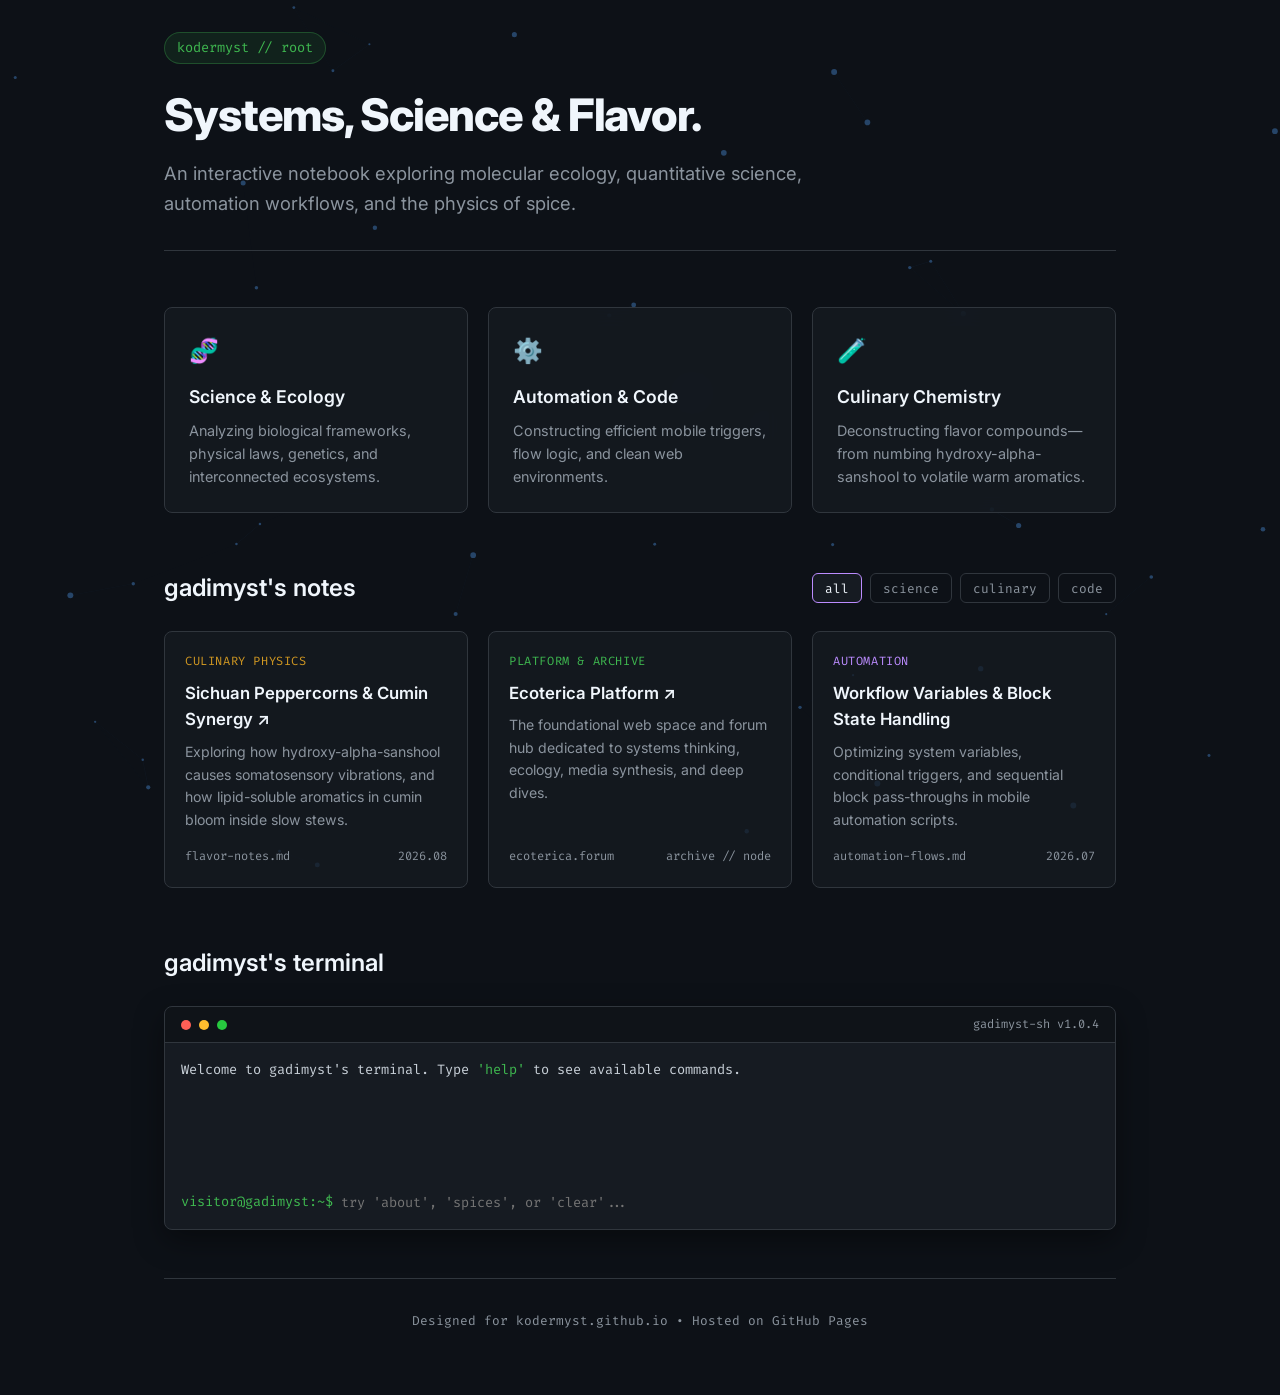
==== index.html @ b5cf84e8 "style changes -  changes to pillar card: link added to firs heading" ====
<!DOCTYPE html>
<html lang="en">
<head>
    <meta charset="UTF-8">
    <meta name="viewport" content="width=device-width, initial-scale=1.0">
    <title>gadimyst // notebook & systems</title>
    <link rel="preconnect" href="https://fonts.googleapis.com">
    <link rel="preconnect" href="https://fonts.gstatic.com" crossorigin>
    <link href="https://fonts.googleapis.com/css2?family=Fira+Code:wght@400;600&family=Inter:wght@300;400;600;800&display=swap" rel="stylesheet">
    <link rel="stylesheet" href="styles.css">
    <script src="script.js" defer></script>
</head>
<body>

    <canvas id="bg-canvas"></canvas>

    <div class="container">
        <!-- Header -->
        <header>
            <div class="brand-badge">kodermyst // root</div>
            <h1>Systems, Science & Flavor.</h1>
            <p class="tagline">An interactive notebook exploring molecular ecology, quantitative science, automation workflows, and the physics of spice.</p>
        </header>

        <!-- Core Focus Pillars -->
        <div class="pillars">
            <div class="pillar-card">
                <span class="pillar-icon">🧬</span>
                <div class="pillar-title">Science & Ecology</div>
                <div class="pillar-desc">Analyzing biological frameworks, physical laws, genetics, and interconnected ecosystems.</div>
            </div>
            <div class="pillar-card">
                <span class="pillar-icon">⚙️</span>
                <div class="pillar-title">Automation & Code</div>
                <div class="pillar-desc">Constructing efficient mobile triggers, flow logic, and clean web environments.</div>
            </div>
            <div class="pillar-card">
                <span class="pillar-icon">🧪</span>
                <div class="pillar-title">Culinary Chemistry</div>
                <div class="pillar-desc">Deconstructing flavor compounds—from numbing hydroxy-alpha-sanshool to volatile warm aromatics.</div>
            </div>
        </div>

        <!-- Notes Section -->
        <div class="section-header">
            <h2>gadimyst's notes</h2>
            <div class="filters">
                <button class="filter-btn active" data-filter="all">all</button>
                <button class="filter-btn" data-filter="science">science</button>
                <button class="filter-btn" data-filter="culinary">culinary</button>
                <button class="filter-btn" data-filter="code">code</button>
            </div>
        </div>

        <div class="notes-grid" id="notes-grid">
            <!-- Article Card 1 -->
            <a href="https://falteredground.blogspot.com/search/label/food" target="_blank" rel="noopener noreferrer" class="note-card-link">
            <div class="note-card" data-category="culinary">
                <div>
                    <div class="note-tag tag-culinary">Culinary Physics</div>
                    <div class="note-title">Sichuan Peppercorns & Cumin Synergy ↗</div>
                    <div class="note-snippet">Exploring how hydroxy-alpha-sanshool causes somatosensory vibrations, and how lipid-soluble aromatics in cumin bloom inside slow stews.</div>
                </div>
                <div class="note-meta">
                    <span>flavor-notes.md</span>
                    <span>2026.08</span>
                </div>
            </div>
            </a>

        <!-- Note Card 2: Ecoterica -->
        <a href="https://ecoterica.boards.net" target="_blank" rel="noopener noreferrer" class="note-card-link">
            <div class="note-card" data-category="science">
                <div>
                    <div class="note-tag tag-ecology">Platform & Archive</div>
                    <div class="note-title">Ecoterica Platform ↗</div>
                    <div class="note-snippet">The foundational web space and forum hub dedicated to systems thinking, ecology, media synthesis, and deep dives.</div>
                </div>
                <div class="note-meta">
                    <span>ecoterica.forum</span>
                    <span>archive // node</span>
                </div>
            </div>
        </a>

            <!-- Article Card 3 -->            
        <div class="note-card" data-category="code">
                <div>
                    <div class="note-tag tag-code">Automation</div>
                    <div class="note-title">Workflow Variables & Block State Handling</div>
                    <div class="note-snippet">Optimizing system variables, conditional triggers, and sequential block pass-throughs in mobile automation scripts.</div>
                </div>
                <div class="note-meta">
                    <span>automation-flows.md</span>
                    <span>2026.07</span>
                </div>
            </div>
</div>

        <!-- Mini Interactive Terminal -->
        <div class="section-header">
            <h2>gadimyst's terminal</h2>
        </div>

        <div class="terminal">
            <div class="terminal-header">
                <div class="dot dot-red"></div>
                <div class="dot dot-yellow"></div>
                <div class="dot dot-green"></div>
                <div class="terminal-title">gadimyst-sh v1.0.4</div>
            </div>
            <div class="terminal-body" id="terminal-body">
                <div class="terminal-line">Welcome to gadimyst's terminal. Type <span class="prompt">'help'</span> to see available commands.</div>
            </div>
            <div class="terminal-input-row">
                <span class="prompt">visitor@gadimyst:~$</span>
                <input type="text" id="terminal-input" class="terminal-input" placeholder="try 'about', 'spices', or 'clear'..." autofocus />
            </div>
        </div>

        <!-- Footer -->
        <footer>
            <p>Designed for kodermyst.github.io • Hosted on GitHub Pages</p>
        </footer>
    </div>
</body>
</html>
---- styles.css ----
:root {
    --bg-primary: #0d1117;
    --bg-secondary: #161b22;
    --bg-card: rgba(22, 27, 34, 0.75);
    --border-color: #30363d;
    --text-main: #c9d1d9;
    --text-heading: #f0f6fc;
    --text-muted: #8b949e;
    --accent-green: #3fb950;
    --accent-cyan: #58a6ff;
    --accent-purple: #bc8cff;
    --accent-amber: #d29922;
    --font-sans: 'Inter', -apple-system, BlinkMacSystemFont, sans-serif;
    --font-mono: 'Fira Code', monospace;
}

* {
    box-sizing: border-box;
    margin: 0;
    padding: 0;
}

body {
    background-color: var(--bg-primary);
    color: var(--text-main);
    font-family: var(--font-sans);
    line-height: 1.6;
    overflow-x: hidden;
    min-height: 100vh;
}

/* Dynamic Canvas Background */
#bg-canvas {
    position: fixed;
    top: 0;
    left: 0;
    width: 100%;
    height: 100%;
    z-index: 0;
    pointer-events: none;
    opacity: 0.35;
}

.container {
    max-width: 1000px;
    margin: 0 auto;
    padding: 2rem 1.5rem;
    position: relative;
    z-index: 1;
}

/* Header / Hero */
header {
    margin-bottom: 3.5rem;
    padding-bottom: 2rem;
    border-bottom: 1px solid var(--border-color);
}

.brand-badge {
    display: inline-block;
    font-family: var(--font-mono);
    font-size: 0.85rem;
    color: var(--accent-green);
    background: rgba(63, 185, 80, 0.1);
    border: 1px solid rgba(63, 185, 80, 0.3);
    padding: 0.25rem 0.75rem;
    border-radius: 20px;
    margin-bottom: 1rem;
}

h1 {
    font-size: 2.8rem;
    font-weight: 800;
    color: var(--text-heading);
    letter-spacing: -0.025em;
    margin-bottom: 0.5rem;
}

.tagline {
    font-size: 1.15rem;
    color: var(--text-muted);
    max-width: 650px;
}

/* Pillars Grid */
.pillars {
    display: grid;
    grid-template-columns: repeat(auto-fit, minmax(280px, 1fr));
    gap: 1.25rem;
    margin-bottom: 3.5rem;
}

.pillar-card {
    background: var(--bg-card);
    backdrop-filter: blur(12px);
    border: 1px solid var(--border-color);
    border-radius: 8px;
    padding: 1.5rem;
    transition: transform 0.2s ease, border-color 0.2s ease;
}

.pillar-card:hover {
    transform: translateY(-3px);
    border-color: var(--accent-cyan);
}

.pillar-icon {
    font-size: 1.5rem;
    margin-bottom: 0.75rem;
    display: block;
}

.pillar-title {
    font-size: 1.1rem;
    font-weight: 600;
    color: var(--text-heading);
    margin-bottom: 0.5rem;
}

.pillar-desc {
    font-size: 0.9rem;
    color: var(--text-muted);
}

/* Section Titles */
.section-header {
    display: flex;
    align-items: center;
    justify-content: space-between;
    margin-bottom: 1.5rem;
}

h2 {
    font-size: 1.5rem;
    color: var(--text-heading);
    font-weight: 600;
}

/* Filter Pills */
.filters {
    display: flex;
    gap: 0.5rem;
    flex-wrap: wrap;
}

.filter-btn {
    background: transparent;
    border: 1px solid var(--border-color);
    color: var(--text-muted);
    font-family: var(--font-mono);
    font-size: 0.8rem;
    padding: 0.35rem 0.75rem;
    border-radius: 6px;
    cursor: pointer;
    transition: all 0.2s ease;
}

.filter-btn:hover, .filter-btn.active {
    color: var(--text-heading);
    background: var(--bg-secondary);
    border-color: var(--accent-purple);
}

/* Notes Feed */
.notes-grid {
    display: grid;
    grid-template-columns: repeat(auto-fill, minmax(300px, 1fr));
    gap: 1.25rem;
    margin-bottom: 3.5rem;
}

.note-card {
    background: var(--bg-card);
    border: 1px solid var(--border-color);
    border-radius: 8px;
    padding: 1.25rem;
    display: flex;
    flex-direction: column;
    justify-content: space-between;
}

/* Make the link wrapper take up full grid height and remove default link styles */
.note-card-link {
    text-decoration: none;
    color: inherit;
    display: flex;       /* Ensures it spans full height of the CSS grid cell */
    flex-direction: column;
    width: 100%;
}

/* Ensure the card inside grows to match its neighbors */
.note-card-link .note-card {
    height: 100%;
    width: 100%;
}

/* Prevents child text elements from turning blue or underlined */
.note-card-link * {
    color: inherit;
    text-decoration: none;
}

.note-tag {
    font-family: var(--font-mono);
    font-size: 0.75rem;
    text-transform: uppercase;
    letter-spacing: 0.05em;
    margin-bottom: 0.5rem;
}

.tag-science { color: var(--accent-cyan); }
.tag-ecology { color: var(--accent-green); }
.tag-culinary { color: var(--accent-amber); }
.tag-code { color: var(--accent-purple); }

.note-title {
    font-size: 1.05rem;
    color: var(--text-heading);
    font-weight: 600;
    margin-bottom: 0.5rem;
}

.note-snippet {
    font-size: 0.88rem;
    color: var(--text-muted);
    margin-bottom: 1rem;
}

.note-meta {
    font-family: var(--font-mono);
    font-size: 0.75rem;
    color: var(--text-muted);
    display: flex;
    justify-content: space-between;
}

/* Terminal Console */
.terminal {
    background: var(--bg-secondary);
    border: 1px solid var(--border-color);
    border-radius: 8px;
    overflow: hidden;
    font-family: var(--font-mono);
    font-size: 0.85rem;
    margin-bottom: 3rem;
    box-shadow: 0 10px 30px rgba(0,0,0,0.4);
}

.terminal-header {
    background: rgba(0,0,0,0.3);
    padding: 0.5rem 1rem;
    display: flex;
    align-items: center;
    gap: 0.5rem;
    border-bottom: 1px solid var(--border-color);
}

.dot { width: 10px; height: 10px; border-radius: 50%; }
.dot-red { background: #ff5f56; }
.dot-yellow { background: #ffbd2e; }
.dot-green { background: #27c93f; }

.terminal-title {
    color: var(--text-muted);
    margin-left: auto;
    font-size: 0.75rem;
}

.terminal-body {
    padding: 1rem;
    min-height: 140px;
    max-height: 220px;
    overflow-y: auto;
}

.terminal-line { margin-bottom: 0.4rem; }
.prompt { color: var(--accent-green); }
.cmd-output { color: var(--text-main); padding-left: 1rem; margin-bottom: 0.5rem; }

.terminal-input-row {
    display: flex;
    align-items: center;
    padding: 0.5rem 1rem 1rem;
}

.terminal-input {
    background: transparent;
    border: none;
    color: var(--text-heading);
    font-family: var(--font-mono);
    font-size: 0.85rem;
    outline: none;
    flex: 1;
    margin-left: 0.5rem;
}

/* Footer */
footer {
    text-align: center;
    padding: 2rem 0;
    border-top: 1px solid var(--border-color);
    font-family: var(--font-mono);
    font-size: 0.8rem;
    color: var(--text-muted);
}

@media (max-width: 600px) {
    h1 { font-size: 2.1rem; }
    .section-header { flex-direction: column; align-items: flex-start; gap: 1rem; }
}
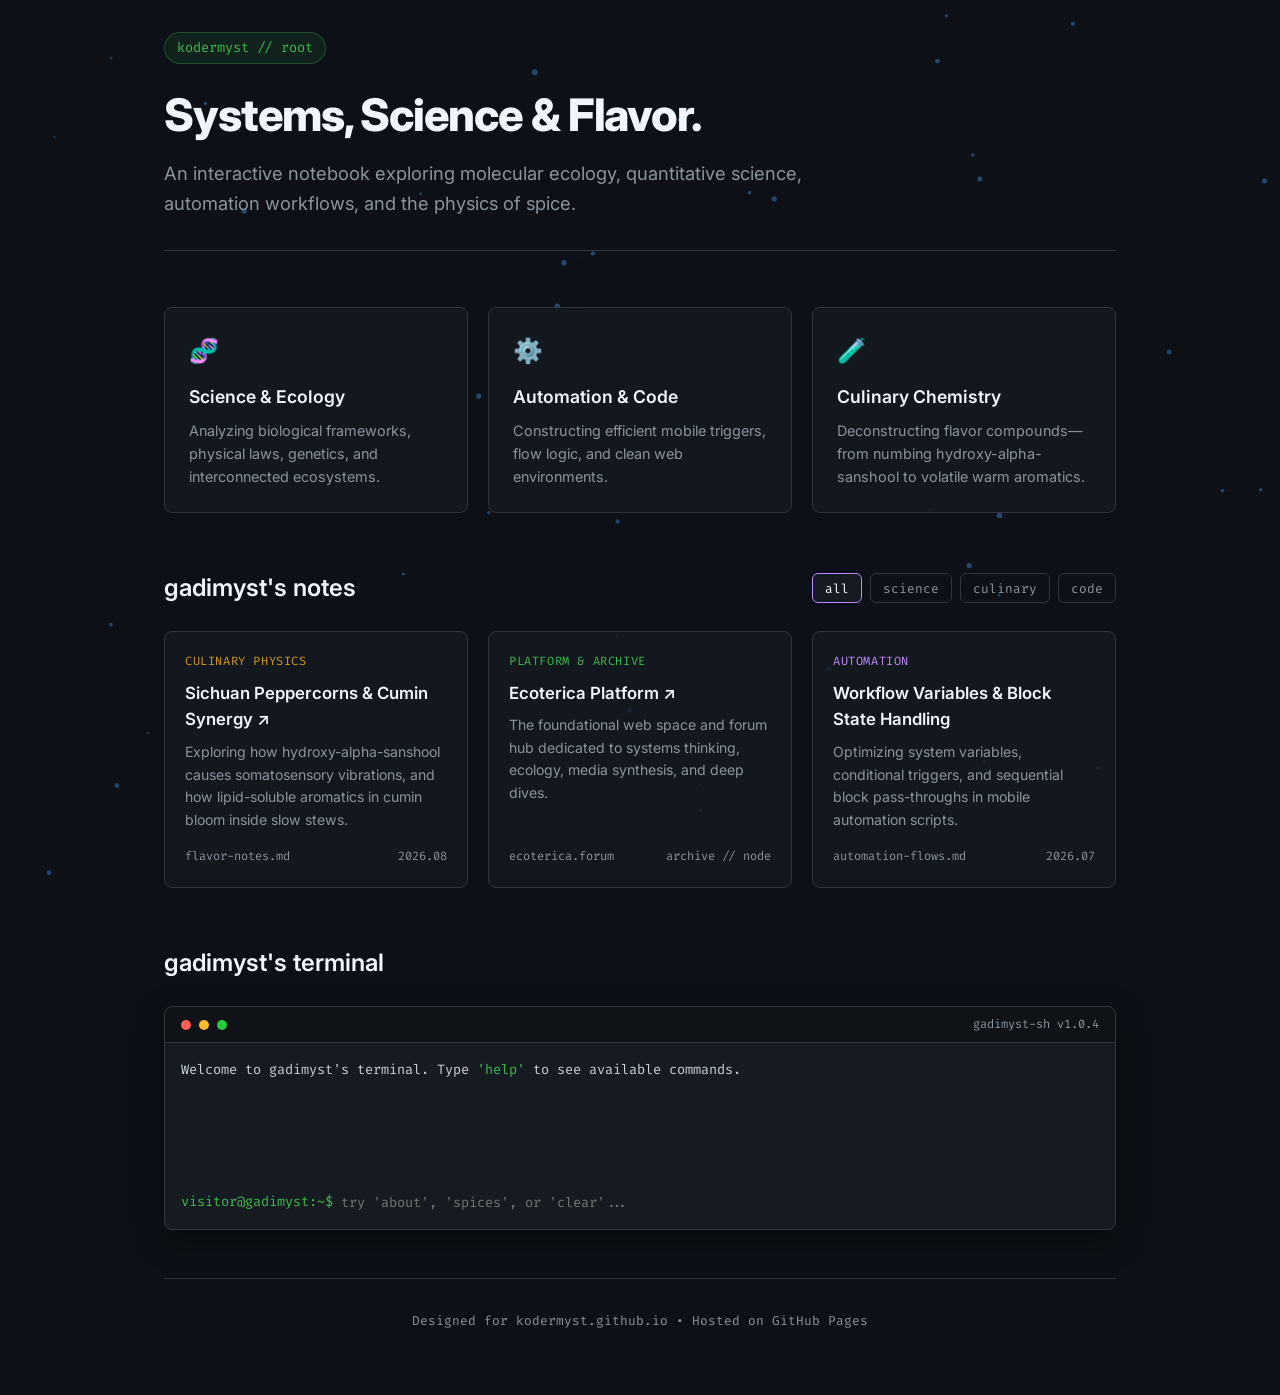
==== commit 8bf981da: "modify: autofocus removed from element - autofocus removed from terminal so focus starts at the top " ====
--- a/index.html
+++ b/index.html
@@ -114,7 +114,7 @@
             </div>
             <div class="terminal-input-row">
                 <span class="prompt">visitor@gadimyst:~$</span>
-                <input type="text" id="terminal-input" class="terminal-input" placeholder="try 'about', 'spices', or 'clear'..." autofocus />
+                <input type="text" id="terminal-input" class="terminal-input" placeholder="try 'about', 'spices', or 'clear'..."/>
             </div>
         </div>
 
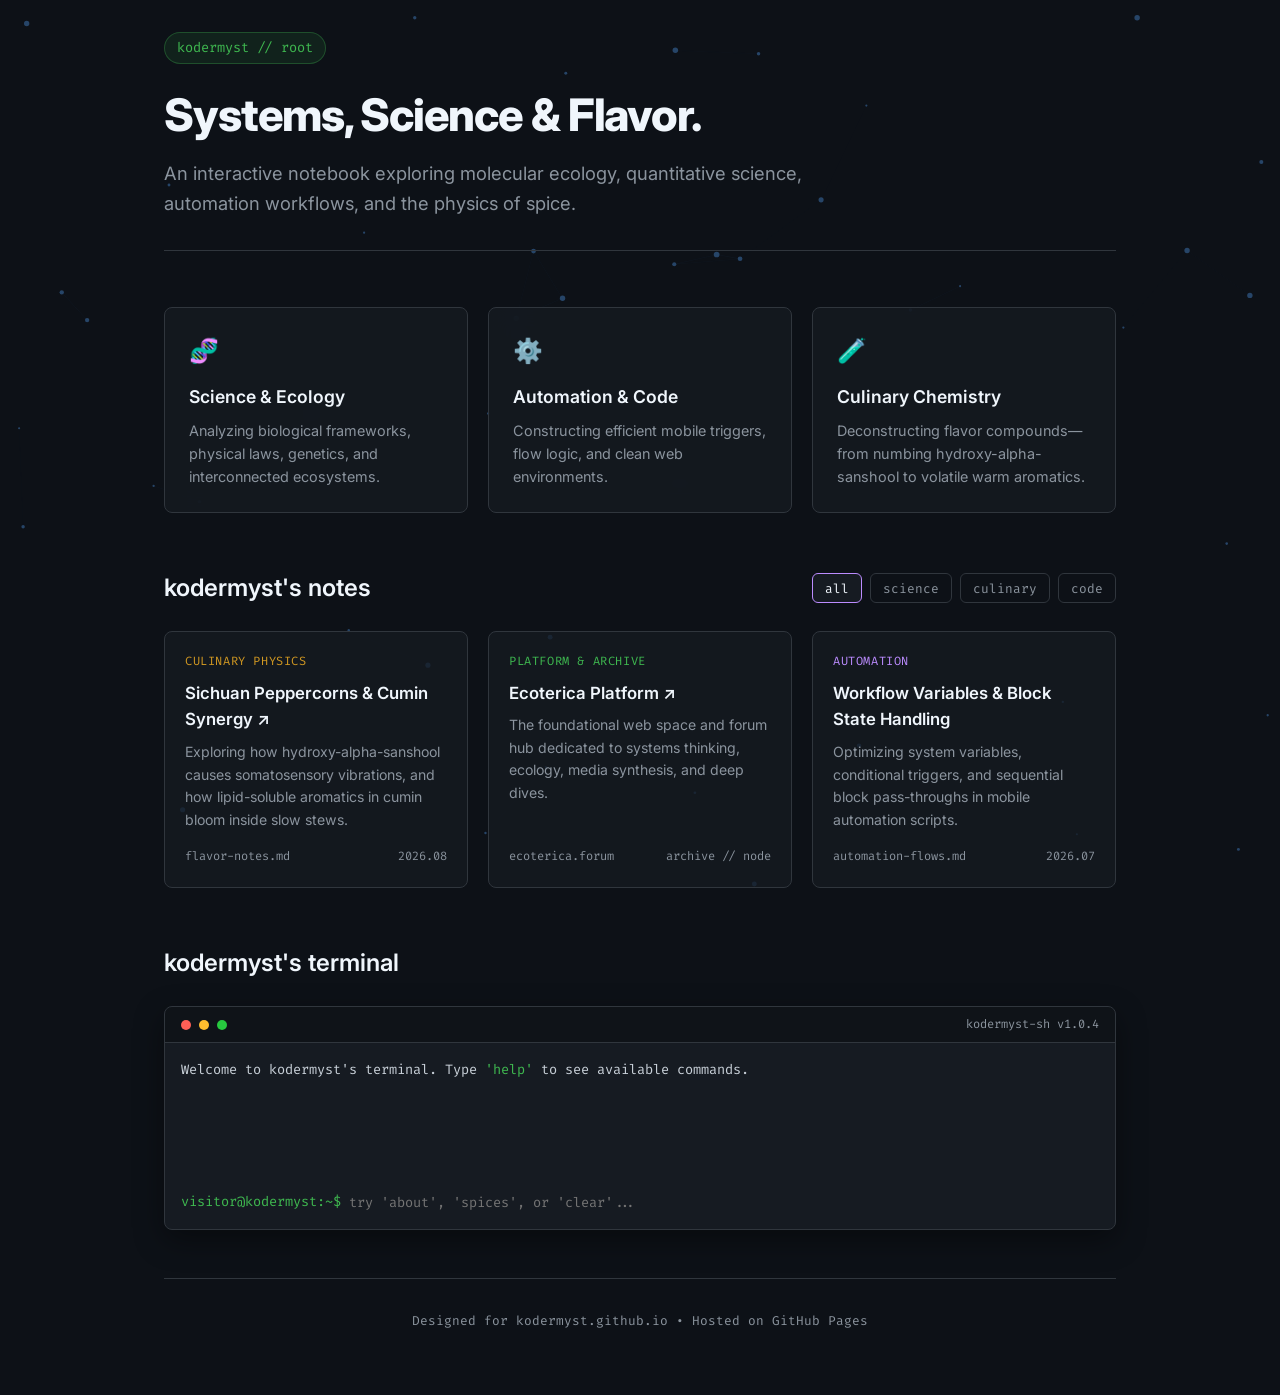
==== commit 7f44d21a: "style: name change" ====
--- a/index.html
+++ b/index.html
@@ -3,7 +3,7 @@
 <head>
     <meta charset="UTF-8">
     <meta name="viewport" content="width=device-width, initial-scale=1.0">
-    <title>gadimyst // notebook & systems</title>
+    <title>kodermyst // notebook & systems</title>
     <link rel="preconnect" href="https://fonts.googleapis.com">
     <link rel="preconnect" href="https://fonts.gstatic.com" crossorigin>
     <link href="https://fonts.googleapis.com/css2?family=Fira+Code:wght@400;600&family=Inter:wght@300;400;600;800&display=swap" rel="stylesheet">
@@ -43,7 +43,7 @@
 
         <!-- Notes Section -->
         <div class="section-header">
-            <h2>gadimyst's notes</h2>
+            <h2>kodermyst's notes</h2>
             <div class="filters">
                 <button class="filter-btn active" data-filter="all">all</button>
                 <button class="filter-btn" data-filter="science">science</button>
@@ -99,7 +99,7 @@
 
         <!-- Mini Interactive Terminal -->
         <div class="section-header">
-            <h2>gadimyst's terminal</h2>
+            <h2>kodermyst's terminal</h2>
         </div>
 
         <div class="terminal">
@@ -107,13 +107,13 @@
                 <div class="dot dot-red"></div>
                 <div class="dot dot-yellow"></div>
                 <div class="dot dot-green"></div>
-                <div class="terminal-title">gadimyst-sh v1.0.4</div>
+                <div class="terminal-title">kodermyst-sh v1.0.4</div>
             </div>
             <div class="terminal-body" id="terminal-body">
-                <div class="terminal-line">Welcome to gadimyst's terminal. Type <span class="prompt">'help'</span> to see available commands.</div>
+                <div class="terminal-line">Welcome to kodermyst's terminal. Type <span class="prompt">'help'</span> to see available commands.</div>
             </div>
             <div class="terminal-input-row">
-                <span class="prompt">visitor@gadimyst:~$</span>
+                <span class="prompt">visitor@kodermyst:~$</span>
                 <input type="text" id="terminal-input" class="terminal-input" placeholder="try 'about', 'spices', or 'clear'..."/>
             </div>
         </div>
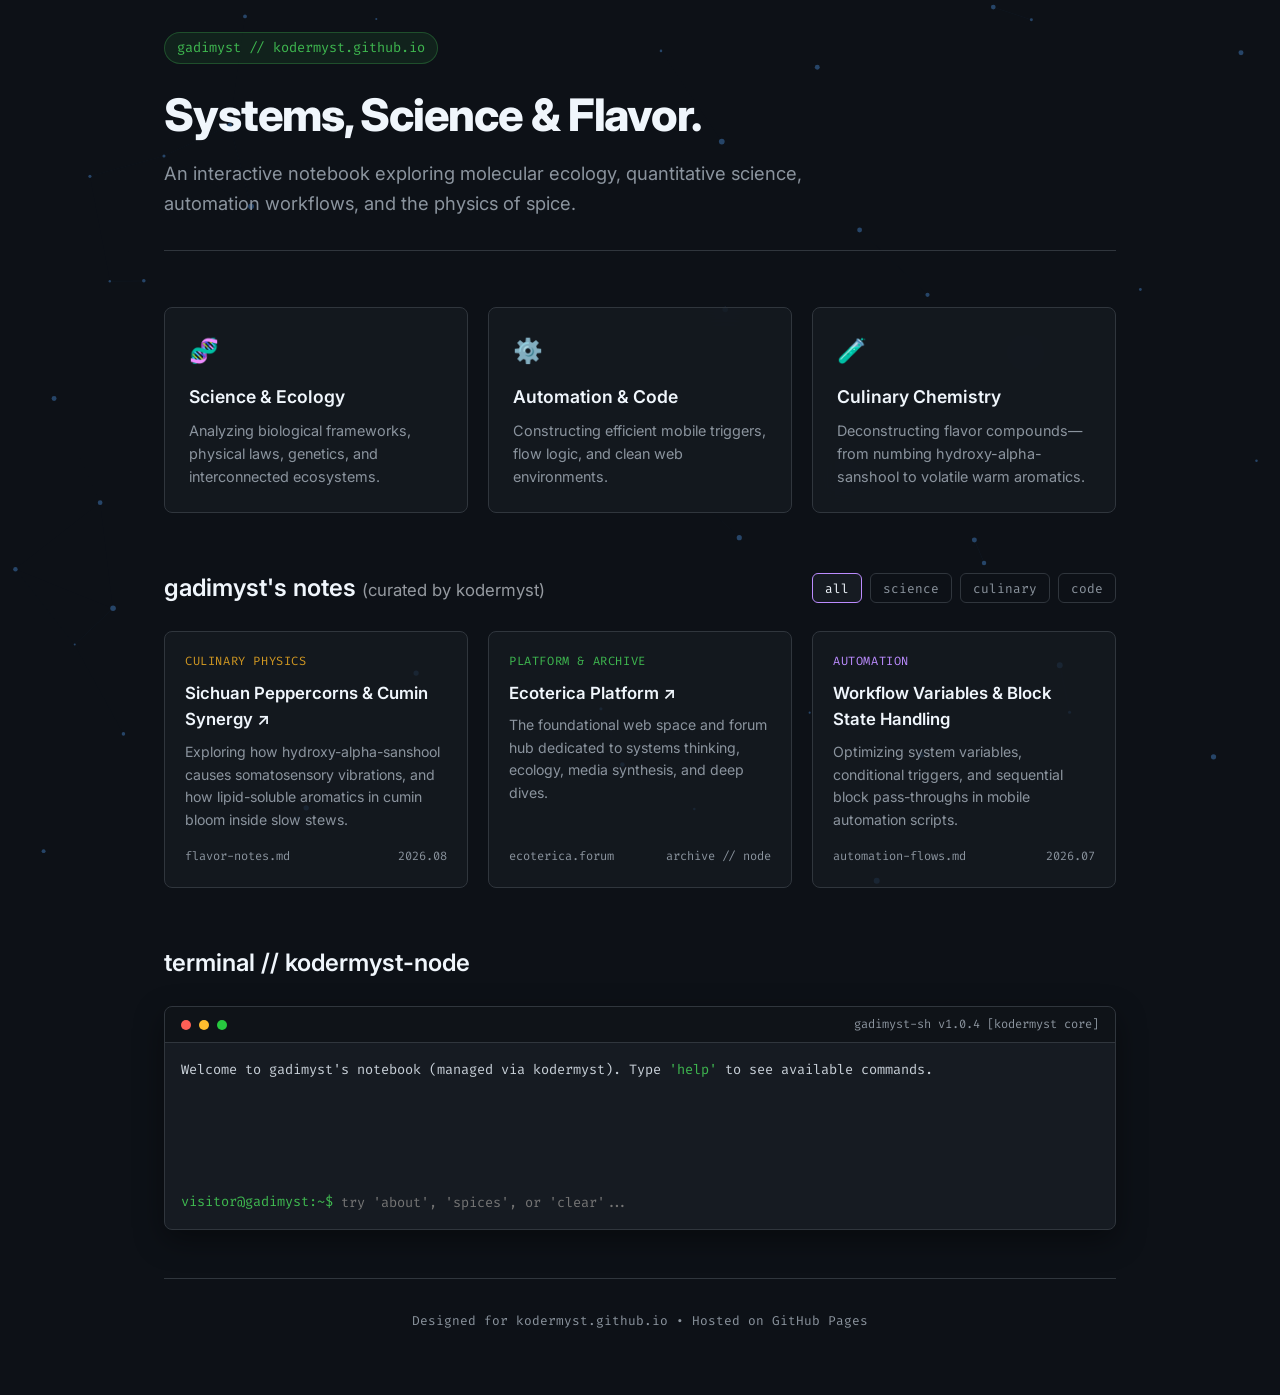
==== commit 2002c40d: "modify: content in 'automation' block changed" ====
--- a/index.html
+++ b/index.html
@@ -3,7 +3,7 @@
 <head>
     <meta charset="UTF-8">
     <meta name="viewport" content="width=device-width, initial-scale=1.0">
-    <title>kodermyst // notebook & systems</title>
+    <title>gadimyst // notebook & systems</title>
     <link rel="preconnect" href="https://fonts.googleapis.com">
     <link rel="preconnect" href="https://fonts.gstatic.com" crossorigin>
     <link href="https://fonts.googleapis.com/css2?family=Fira+Code:wght@400;600&family=Inter:wght@300;400;600;800&display=swap" rel="stylesheet">
@@ -17,7 +17,7 @@
     <div class="container">
         <!-- Header -->
         <header>
-            <div class="brand-badge">kodermyst // root</div>
+            <div class="brand-badge">gadimyst // kodermyst.github.io</div>
             <h1>Systems, Science & Flavor.</h1>
             <p class="tagline">An interactive notebook exploring molecular ecology, quantitative science, automation workflows, and the physics of spice.</p>
         </header>
@@ -43,7 +43,7 @@
 
         <!-- Notes Section -->
         <div class="section-header">
-            <h2>kodermyst's notes</h2>
+            <h2>gadimyst's notes <span style="font-size: 0.7em; opacity: 0.6; font-weight: normal;">(curated by kodermyst)</span></h2>
             <div class="filters">
                 <button class="filter-btn active" data-filter="all">all</button>
                 <button class="filter-btn" data-filter="science">science</button>
@@ -99,7 +99,7 @@
 
         <!-- Mini Interactive Terminal -->
         <div class="section-header">
-            <h2>kodermyst's terminal</h2>
+            <h2>terminal // kodermyst-node</h2>
         </div>
 
         <div class="terminal">
@@ -107,13 +107,13 @@
                 <div class="dot dot-red"></div>
                 <div class="dot dot-yellow"></div>
                 <div class="dot dot-green"></div>
-                <div class="terminal-title">kodermyst-sh v1.0.4</div>
+                <div class="terminal-title">gadimyst-sh v1.0.4 [kodermyst core]</div>
             </div>
             <div class="terminal-body" id="terminal-body">
-                <div class="terminal-line">Welcome to kodermyst's terminal. Type <span class="prompt">'help'</span> to see available commands.</div>
+                <div class="terminal-line">Welcome to gadimyst's notebook (managed via kodermyst). Type <span class="prompt">'help'</span> to see available commands.</div>
             </div>
             <div class="terminal-input-row">
-                <span class="prompt">visitor@kodermyst:~$</span>
+                <span class="prompt">visitor@gadimyst:~$</span>
                 <input type="text" id="terminal-input" class="terminal-input" placeholder="try 'about', 'spices', or 'clear'..."/>
             </div>
         </div>
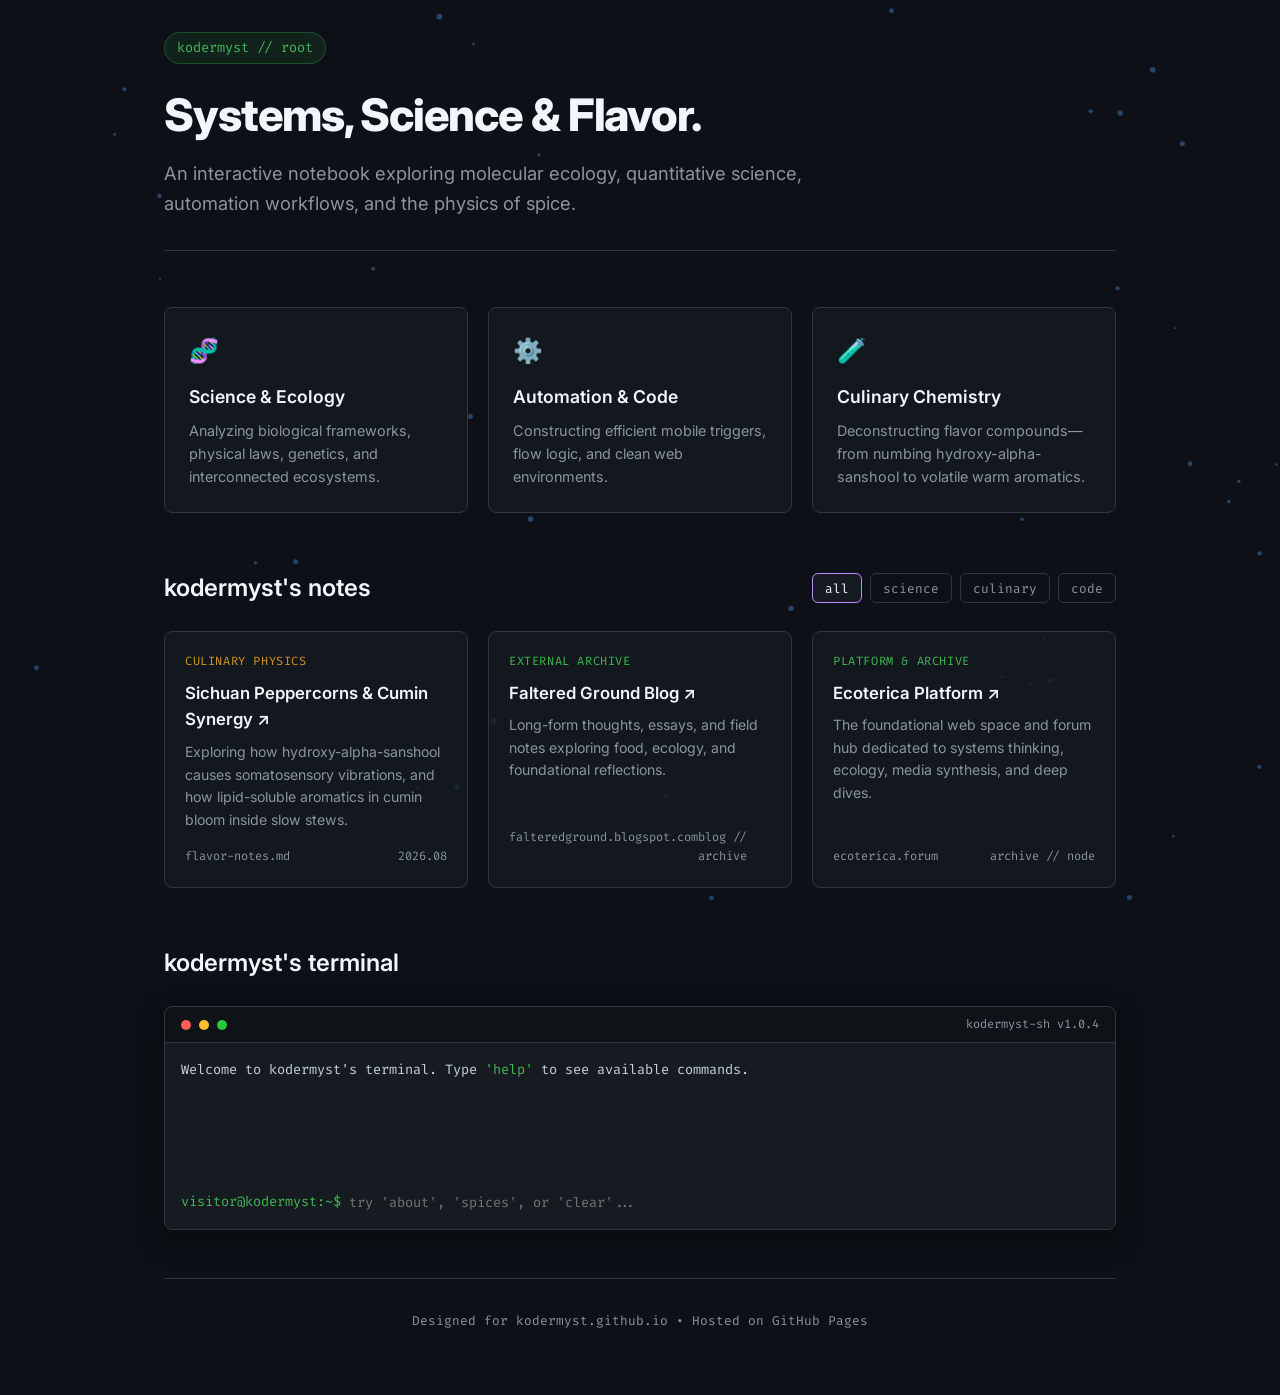
==== commit aaf8d0c9: "modify: content automation block removed" ====
--- a/index.html
+++ b/index.html
@@ -3,7 +3,7 @@
 <head>
     <meta charset="UTF-8">
     <meta name="viewport" content="width=device-width, initial-scale=1.0">
-    <title>gadimyst // notebook & systems</title>
+    <title>kodermyst // notebook & systems</title>
     <link rel="preconnect" href="https://fonts.googleapis.com">
     <link rel="preconnect" href="https://fonts.gstatic.com" crossorigin>
     <link href="https://fonts.googleapis.com/css2?family=Fira+Code:wght@400;600&family=Inter:wght@300;400;600;800&display=swap" rel="stylesheet">
@@ -17,7 +17,7 @@
     <div class="container">
         <!-- Header -->
         <header>
-            <div class="brand-badge">gadimyst // kodermyst.github.io</div>
+            <div class="brand-badge">kodermyst // root</div>
             <h1>Systems, Science & Flavor.</h1>
             <p class="tagline">An interactive notebook exploring molecular ecology, quantitative science, automation workflows, and the physics of spice.</p>
         </header>
@@ -43,7 +43,7 @@
 
         <!-- Notes Section -->
         <div class="section-header">
-            <h2>gadimyst's notes <span style="font-size: 0.7em; opacity: 0.6; font-weight: normal;">(curated by kodermyst)</span></h2>
+            <h2>kodermyst's notes</h2>
             <div class="filters">
                 <button class="filter-btn active" data-filter="all">all</button>
                 <button class="filter-btn" data-filter="science">science</button>
@@ -68,38 +68,40 @@
             </div>
             </a>
 
-        <!-- Note Card 2: Ecoterica -->
-        <a href="https://ecoterica.boards.net" target="_blank" rel="noopener noreferrer" class="note-card-link">
+            <!-- Note Card 2: Blog Archive -->
+            <a href="https://falteredground.blogspot.com" target="_blank" rel="noopener noreferrer" class="note-card-link">
             <div class="note-card" data-category="science">
                 <div>
-                    <div class="note-tag tag-ecology">Platform & Archive</div>
-                    <div class="note-title">Ecoterica Platform ↗</div>
-                    <div class="note-snippet">The foundational web space and forum hub dedicated to systems thinking, ecology, media synthesis, and deep dives.</div>
+                    <div class="note-tag tag-ecology">External Archive</div>
+                    <div class="note-title">Faltered Ground Blog ↗</div>
+                    <div class="note-snippet">Long-form thoughts, essays, and field notes exploring food, ecology, and foundational reflections.</div>
                 </div>
                 <div class="note-meta">
-                    <span>ecoterica.forum</span>
-                    <span>archive // node</span>
+                    <span>falteredground.blogspot.com</span>
+                    <span>blog // archive</span>
                 </div>
             </div>
-        </a>
+            </a>
 
-            <!-- Article Card 3 -->            
-        <div class="note-card" data-category="code">
-                <div>
-                    <div class="note-tag tag-code">Automation</div>
-                    <div class="note-title">Workflow Variables & Block State Handling</div>
-                    <div class="note-snippet">Optimizing system variables, conditional triggers, and sequential block pass-throughs in mobile automation scripts.</div>
+            <!-- Note Card 3: Ecoterica -->
+            <a href="https://ecoterica.boards.net" target="_blank" rel="noopener noreferrer" class="note-card-link">
+                <div class="note-card" data-category="science">
+                    <div>
+                        <div class="note-tag tag-ecology">Platform & Archive</div>
+                        <div class="note-title">Ecoterica Platform ↗</div>
+                        <div class="note-snippet">The foundational web space and forum hub dedicated to systems thinking, ecology, media synthesis, and deep dives.</div>
+                    </div>
+                    <div class="note-meta">
+                        <span>ecoterica.forum</span>
+                        <span>archive // node</span>
+                    </div>
                 </div>
-                <div class="note-meta">
-                    <span>automation-flows.md</span>
-                    <span>2026.07</span>
-                </div>
-            </div>
-</div>
+            </a>
+        </div>
 
         <!-- Mini Interactive Terminal -->
         <div class="section-header">
-            <h2>terminal // kodermyst-node</h2>
+            <h2>kodermyst's terminal</h2>
         </div>
 
         <div class="terminal">
@@ -107,13 +109,13 @@
                 <div class="dot dot-red"></div>
                 <div class="dot dot-yellow"></div>
                 <div class="dot dot-green"></div>
-                <div class="terminal-title">gadimyst-sh v1.0.4 [kodermyst core]</div>
+                <div class="terminal-title">kodermyst-sh v1.0.4</div>
             </div>
             <div class="terminal-body" id="terminal-body">
-                <div class="terminal-line">Welcome to gadimyst's notebook (managed via kodermyst). Type <span class="prompt">'help'</span> to see available commands.</div>
+                <div class="terminal-line">Welcome to kodermyst's terminal. Type <span class="prompt">'help'</span> to see available commands.</div>
             </div>
             <div class="terminal-input-row">
-                <span class="prompt">visitor@gadimyst:~$</span>
+                <span class="prompt">visitor@kodermyst:~$</span>
                 <input type="text" id="terminal-input" class="terminal-input" placeholder="try 'about', 'spices', or 'clear'..."/>
             </div>
         </div>
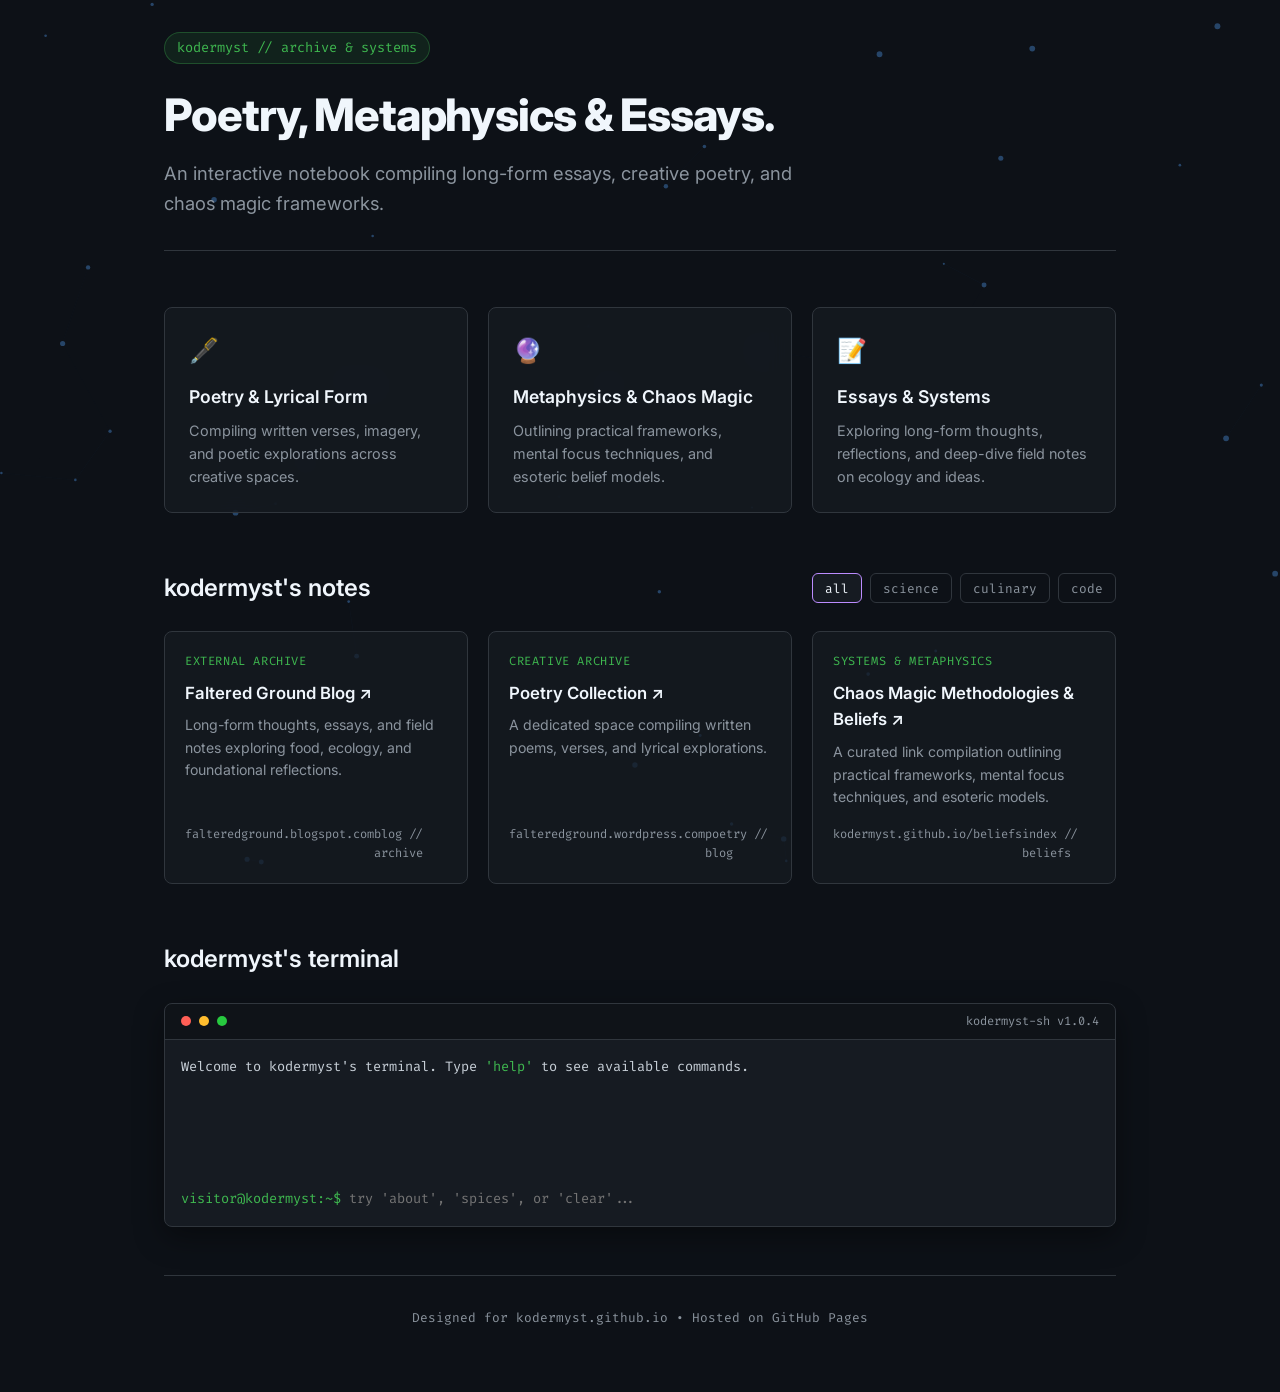
==== commit c045a21d: "Update landing page branding, remove unused blocks, and link poetry, essays, and chaos magic pages" ====
--- a/index.html
+++ b/index.html
@@ -17,27 +17,27 @@
     <div class="container">
         <!-- Header -->
         <header>
-            <div class="brand-badge">kodermyst // root</div>
-            <h1>Systems, Science & Flavor.</h1>
-            <p class="tagline">An interactive notebook exploring molecular ecology, quantitative science, automation workflows, and the physics of spice.</p>
+            <div class="brand-badge">kodermyst // archive & systems</div>
+            <h1>Poetry, Metaphysics & Essays.</h1>
+            <p class="tagline">An interactive notebook compiling long-form essays, creative poetry, and chaos magic frameworks.</p>
         </header>
 
         <!-- Core Focus Pillars -->
         <div class="pillars">
             <div class="pillar-card">
-                <span class="pillar-icon">🧬</span>
-                <div class="pillar-title">Science & Ecology</div>
-                <div class="pillar-desc">Analyzing biological frameworks, physical laws, genetics, and interconnected ecosystems.</div>
+                <span class="pillar-icon">🖋️</span>
+                <div class="pillar-title">Poetry & Lyrical Form</div>
+                <div class="pillar-desc">Compiling written verses, imagery, and poetic explorations across creative spaces.</div>
             </div>
             <div class="pillar-card">
-                <span class="pillar-icon">⚙️</span>
-                <div class="pillar-title">Automation & Code</div>
-                <div class="pillar-desc">Constructing efficient mobile triggers, flow logic, and clean web environments.</div>
+                <span class="pillar-icon">🔮</span>
+                <div class="pillar-title">Metaphysics & Chaos Magic</div>
+                <div class="pillar-desc">Outlining practical frameworks, mental focus techniques, and esoteric belief models.</div>
             </div>
             <div class="pillar-card">
-                <span class="pillar-icon">🧪</span>
-                <div class="pillar-title">Culinary Chemistry</div>
-                <div class="pillar-desc">Deconstructing flavor compounds—from numbing hydroxy-alpha-sanshool to volatile warm aromatics.</div>
+                <span class="pillar-icon">📝</span>
+                <div class="pillar-title">Essays & Systems</div>
+                <div class="pillar-desc">Exploring long-form thoughts, reflections, and deep-dive field notes on ecology and ideas.</div>
             </div>
         </div>
 
@@ -53,22 +53,7 @@
         </div>
 
         <div class="notes-grid" id="notes-grid">
-            <!-- Article Card 1 -->
-            <a href="https://falteredground.blogspot.com/search/label/food" target="_blank" rel="noopener noreferrer" class="note-card-link">
-            <div class="note-card" data-category="culinary">
-                <div>
-                    <div class="note-tag tag-culinary">Culinary Physics</div>
-                    <div class="note-title">Sichuan Peppercorns & Cumin Synergy ↗</div>
-                    <div class="note-snippet">Exploring how hydroxy-alpha-sanshool causes somatosensory vibrations, and how lipid-soluble aromatics in cumin bloom inside slow stews.</div>
-                </div>
-                <div class="note-meta">
-                    <span>flavor-notes.md</span>
-                    <span>2026.08</span>
-                </div>
-            </div>
-            </a>
-
-            <!-- Note Card 2: Blog Archive -->
+            <!-- Note Card 1: Blog Archive -->
             <a href="https://falteredground.blogspot.com" target="_blank" rel="noopener noreferrer" class="note-card-link">
             <div class="note-card" data-category="science">
                 <div>
@@ -83,19 +68,34 @@
             </div>
             </a>
 
-            <!-- Note Card 3: Ecoterica -->
-            <a href="https://ecoterica.boards.net" target="_blank" rel="noopener noreferrer" class="note-card-link">
-                <div class="note-card" data-category="science">
-                    <div>
-                        <div class="note-tag tag-ecology">Platform & Archive</div>
-                        <div class="note-title">Ecoterica Platform ↗</div>
-                        <div class="note-snippet">The foundational web space and forum hub dedicated to systems thinking, ecology, media synthesis, and deep dives.</div>
-                    </div>
-                    <div class="note-meta">
-                        <span>ecoterica.forum</span>
-                        <span>archive // node</span>
-                    </div>
+            <!-- Note Card 2: Poetry Blog -->
+            <a href="https://falteredground.wordpress.com/" target="_blank" rel="noopener noreferrer" class="note-card-link">
+            <div class="note-card" data-category="science">
+                <div>
+                    <div class="note-tag tag-ecology">Creative Archive</div>
+                    <div class="note-title">Poetry Collection ↗</div>
+                    <div class="note-snippet">A dedicated space compiling written poems, verses, and lyrical explorations.</div>
                 </div>
+                <div class="note-meta">
+                    <span>falteredground.wordpress.com</span>
+                    <span>poetry // blog</span>
+                </div>
+            </div>
+            </a>
+
+            <!-- Note Card 3: Beliefs & Chaos Magic -->
+            <a href="https://kodermyst.github.io/beliefs" target="_blank" rel="noopener noreferrer" class="note-card-link">
+            <div class="note-card" data-category="science">
+                <div>
+                    <div class="note-tag tag-ecology">Systems & Metaphysics</div>
+                    <div class="note-title">Chaos Magic Methodologies & Beliefs ↗</div>
+                    <div class="note-snippet">A curated link compilation outlining practical frameworks, mental focus techniques, and esoteric models.</div>
+                </div>
+                <div class="note-meta">
+                    <span>kodermyst.github.io/beliefs</span>
+                    <span>index // beliefs</span>
+                </div>
+            </div>
             </a>
         </div>
 
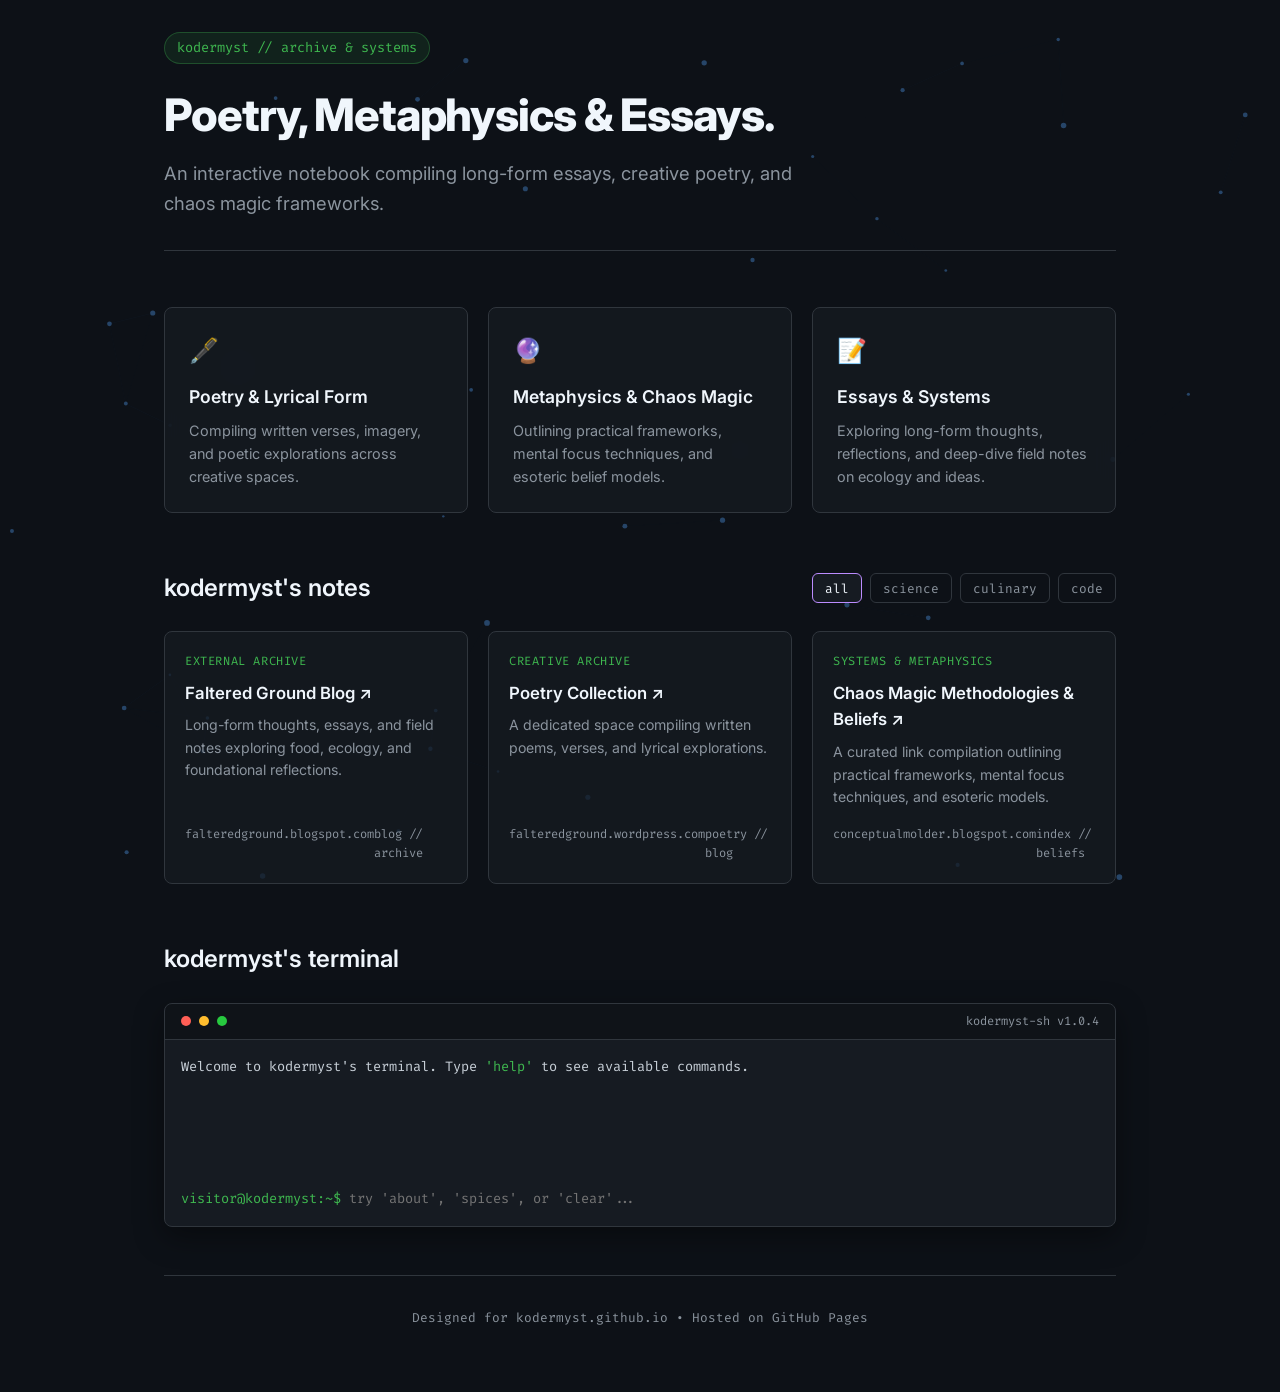
==== commit c31506a4: "Update systems & metaphysics card link to conceptualmolder.blogspot.com and remove obsolete beliefs." ====
--- a/index.html
+++ b/index.html
@@ -84,7 +84,7 @@
             </a>
 
             <!-- Note Card 3: Beliefs & Chaos Magic -->
-            <a href="https://kodermyst.github.io/beliefs" target="_blank" rel="noopener noreferrer" class="note-card-link">
+            <a href="https://conceptualmolder.blogspot.com" target="_blank" rel="noopener noreferrer" class="note-card-link">
             <div class="note-card" data-category="science">
                 <div>
                     <div class="note-tag tag-ecology">Systems & Metaphysics</div>
@@ -92,7 +92,7 @@
                     <div class="note-snippet">A curated link compilation outlining practical frameworks, mental focus techniques, and esoteric models.</div>
                 </div>
                 <div class="note-meta">
-                    <span>kodermyst.github.io/beliefs</span>
+                    <span>conceptualmolder.blogspot.com</span>
                     <span>index // beliefs</span>
                 </div>
             </div>
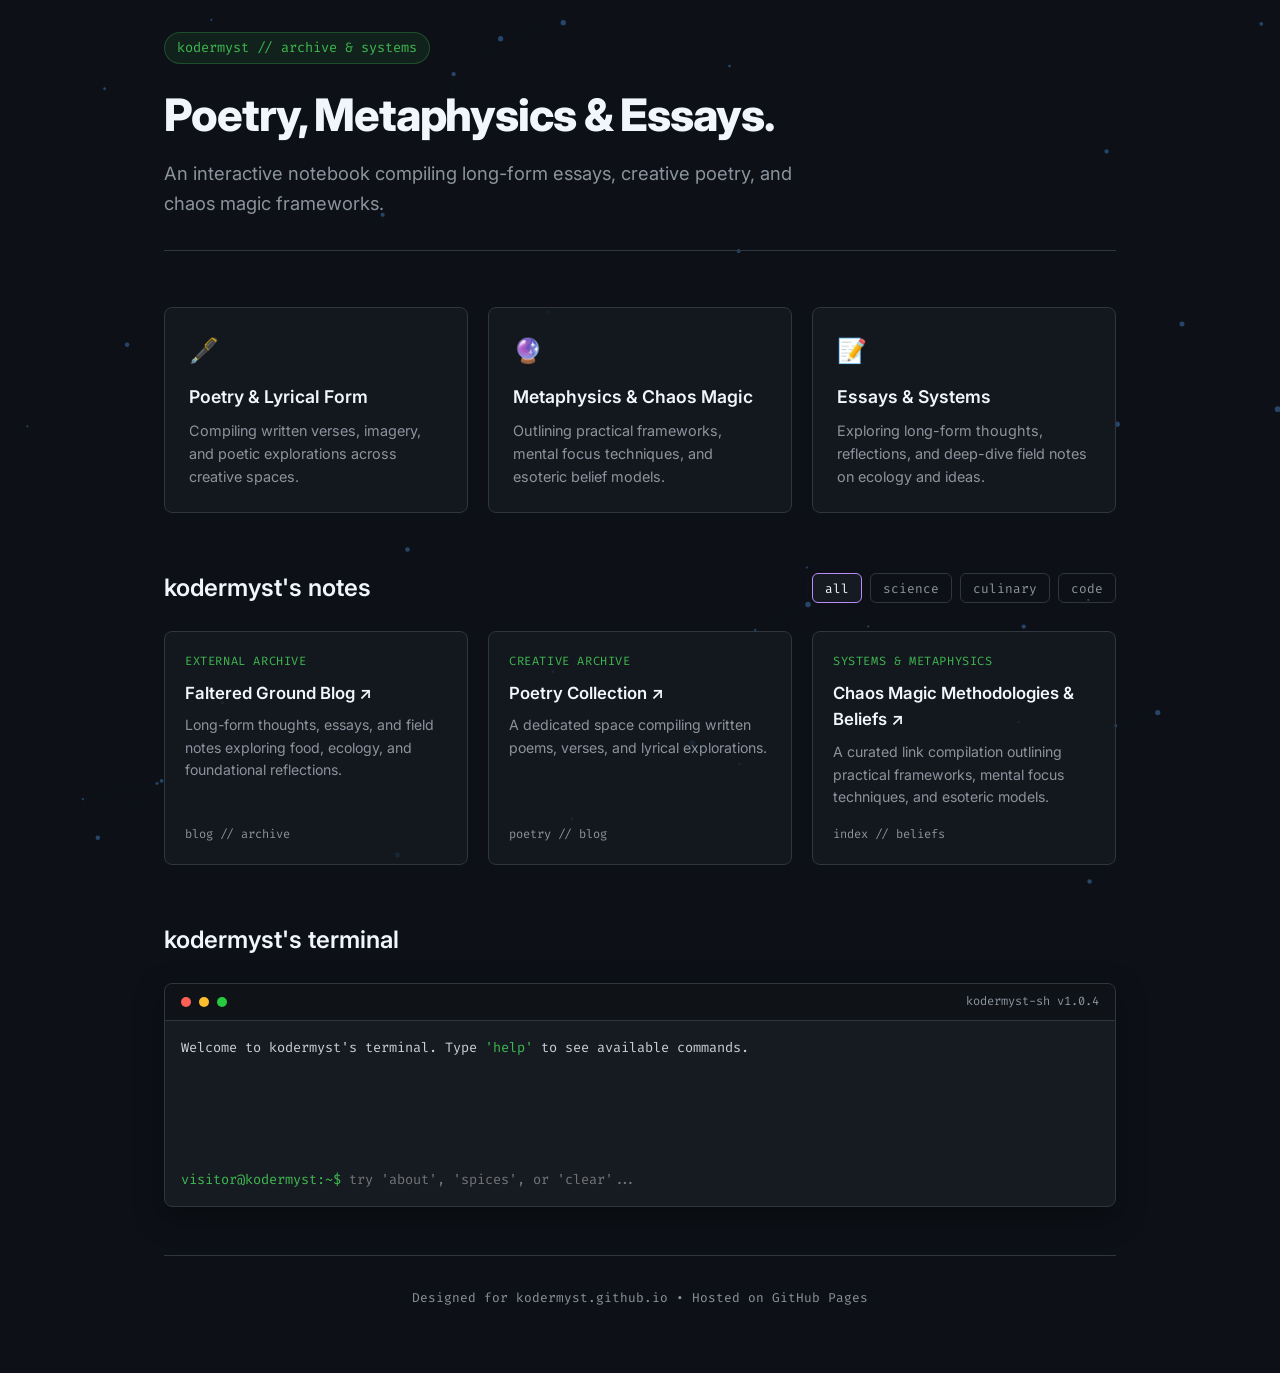
==== commit 89b7da40: "Remove long URL strings from note-meta blocks to prevent text overlap" ====
--- a/index.html
+++ b/index.html
@@ -62,7 +62,6 @@
                     <div class="note-snippet">Long-form thoughts, essays, and field notes exploring food, ecology, and foundational reflections.</div>
                 </div>
                 <div class="note-meta">
-                    <span>falteredground.blogspot.com</span>
                     <span>blog // archive</span>
                 </div>
             </div>
@@ -77,7 +76,6 @@
                     <div class="note-snippet">A dedicated space compiling written poems, verses, and lyrical explorations.</div>
                 </div>
                 <div class="note-meta">
-                    <span>falteredground.wordpress.com</span>
                     <span>poetry // blog</span>
                 </div>
             </div>
@@ -92,7 +90,6 @@
                     <div class="note-snippet">A curated link compilation outlining practical frameworks, mental focus techniques, and esoteric models.</div>
                 </div>
                 <div class="note-meta">
-                    <span>conceptualmolder.blogspot.com</span>
                     <span>index // beliefs</span>
                 </div>
             </div>
